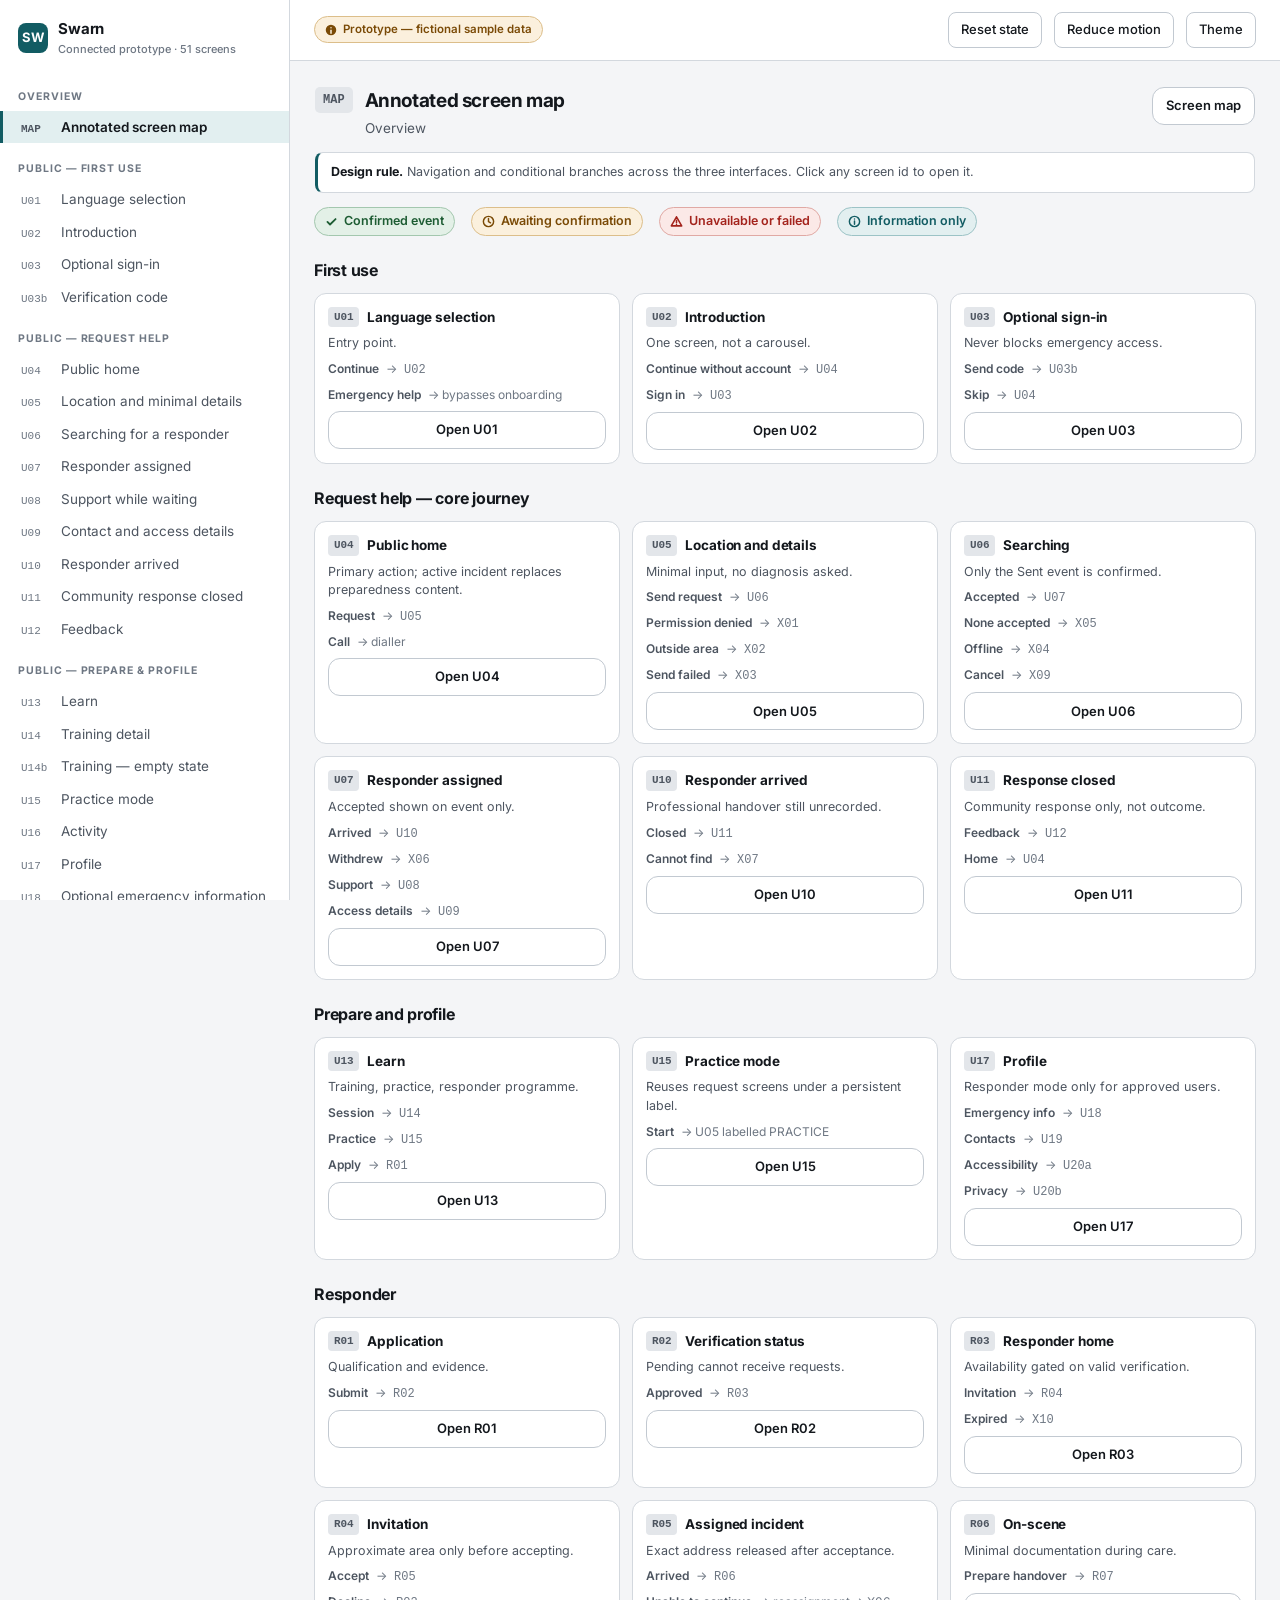
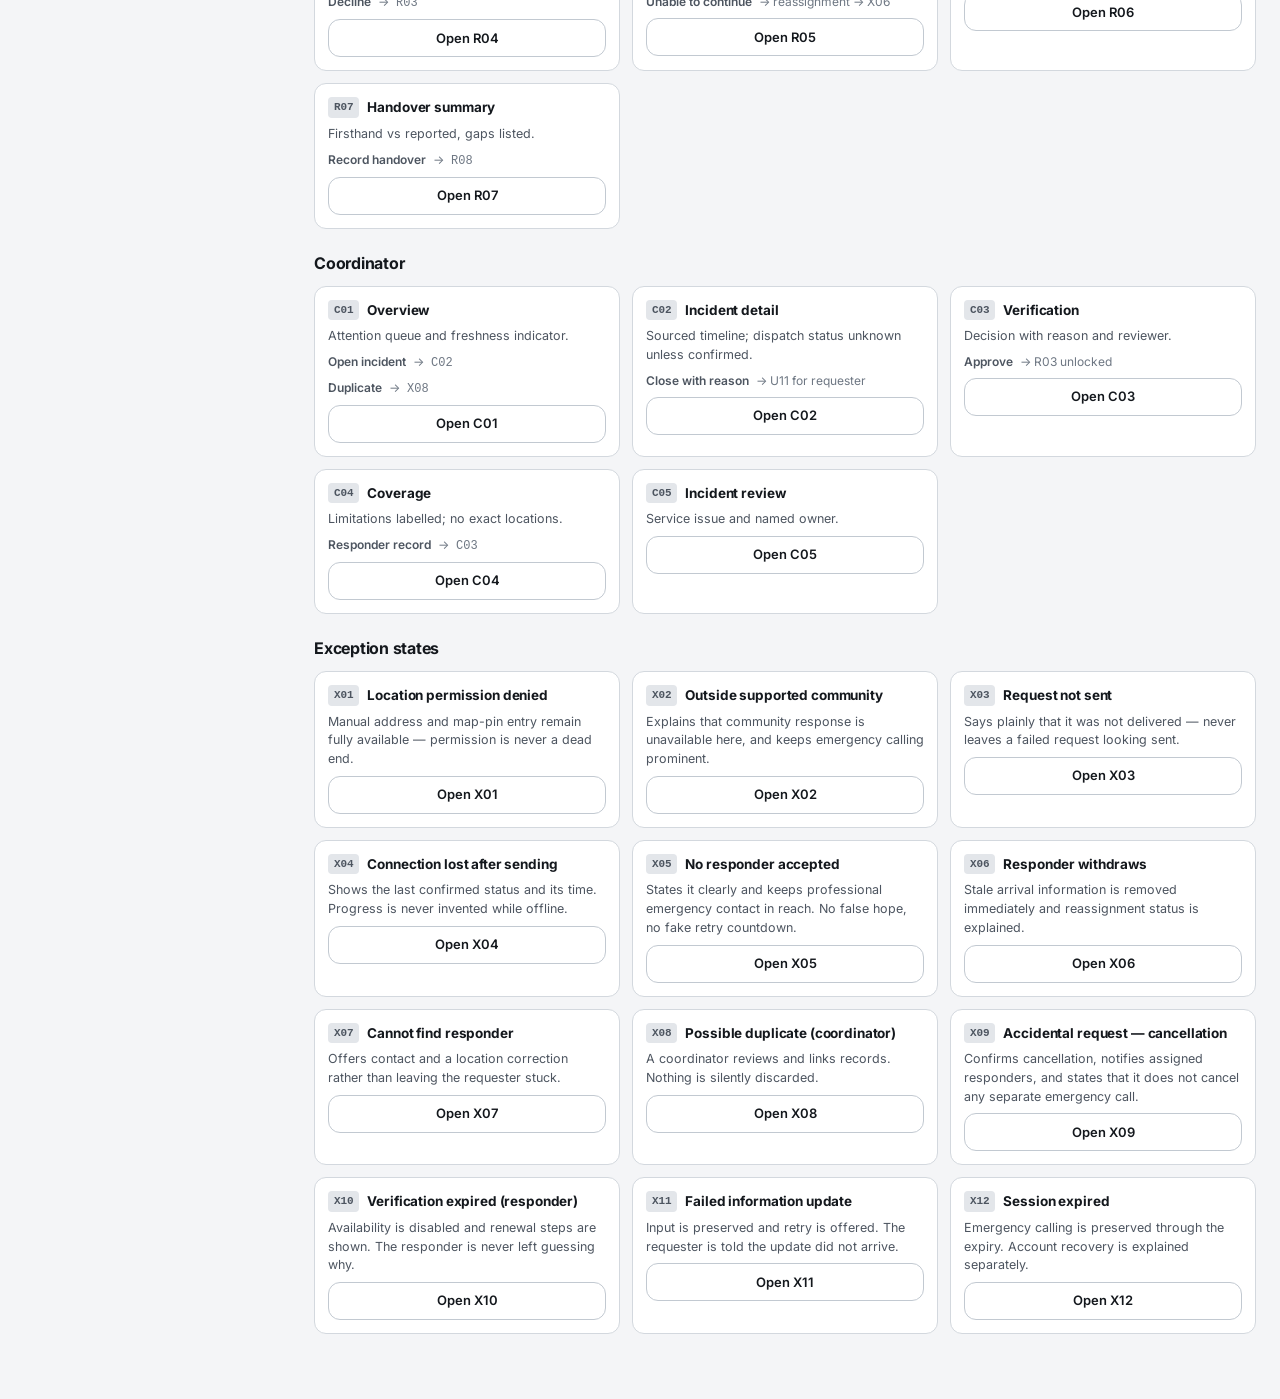
==== swarn/index.html @ 04c2d64c "Add Swarn connected prototype Builds the design brief in SWARN_DESIGN_PROMPT_AND_WIREFRAMES.md into " ====
<!DOCTYPE html>
<html lang="en">
<head>
<meta charset="UTF-8" />
<meta name="viewport" content="width=device-width, initial-scale=1.0" />
<title>Swarn Prototype</title>
<meta name="description" content="Connected prototype for Swarn, a community emergency-response service: public app, responder mode, and coordinator dashboard." />
<link rel="preconnect" href="https://fonts.googleapis.com" />
<link rel="preconnect" href="https://fonts.gstatic.com" crossorigin />
<link href="https://fonts.googleapis.com/css2?family=Inter:wght@400;500;600;700&display=swap" rel="stylesheet" />
<link rel="stylesheet" href="styles.css" />
</head>
<body>
<div class="harness">
  <nav class="side" id="side" aria-label="Screen index"></nav>
  <div class="main">
    <div class="topbar">
      <span class="proto-tag">
        <svg width="12" height="12" viewBox="0 0 16 16" fill="currentColor" aria-hidden="true"><path d="M8 1a7 7 0 100 14A7 7 0 008 1zm0 3a1 1 0 110 2 1 1 0 010-2zm1 9H7V7.5h2V13z"/></svg>
        Prototype — fictional sample data
      </span>
      <span class="grow"></span>
      <button class="tbtn" id="btn-reset" type="button">Reset state</button>
      <button class="tbtn" id="btn-motion" type="button" aria-pressed="false">Reduce motion</button>
      <button class="tbtn" id="btn-theme" type="button">Theme</button>
    </div>
    <div class="canvas" id="canvas"></div>
  </div>
</div>
<div id="live" class="sr" role="status" aria-live="polite"></div>
<script src="app.js"></script>
</body>
</html>
---- swarn/styles.css ----
/* Swarn prototype — design system
   Status is never communicated by colour alone: every status carries an icon + text label. */

:root{
  --bg:#f4f5f7; --surface:#ffffff; --surface-2:#eef0f3; --surface-3:#e3e6ea;
  --text:#14181d; --text-2:#4d5560; --text-3:#6e7783;
  --line:#d3d8de; --line-2:#c2c9d1;
  --accent:#125c63; --accent-text:#ffffff; --accent-soft:#e2eff0; --accent-line:#9cc3c6;
  --danger:#a3231c; --danger-text:#ffffff; --danger-soft:#fbe9e7; --danger-line:#e0a9a4;
  --warn:#7a4a06; --warn-soft:#fbf0dd; --warn-line:#dcbe8a;
  --ok:#1d5c33; --ok-soft:#e3f0e7; --ok-line:#a3c7ae;
  --focus:#1b6ef3;
  --radius:12px; --radius-sm:8px;
  --shadow:0 1px 2px rgba(16,20,26,.08), 0 6px 20px rgba(16,20,26,.07);
}
@media (prefers-color-scheme: dark){
  :root:not([data-theme="light"]){
    --bg:#0e1116; --surface:#171b22; --surface-2:#1f242c; --surface-3:#2a303a;
    --text:#f0f2f5; --text-2:#b6bec9; --text-3:#8d97a4;
    --line:#333a45; --line-2:#434b58;
    --accent:#7fd3da; --accent-text:#07272a; --accent-soft:#123033; --accent-line:#2f5f64;
    --danger:#ff9f97; --danger-text:#37100c; --danger-soft:#3a1714; --danger-line:#6e2e28;
    --warn:#efc484; --warn-soft:#382a14; --warn-line:#634921;
    --ok:#8fd3a5; --ok-soft:#16301f; --ok-line:#2f5a3c;
    --focus:#79a9ff;
    --shadow:0 1px 2px rgba(0,0,0,.4), 0 8px 24px rgba(0,0,0,.35);
  }
}
:root[data-theme="dark"]{
  --bg:#0e1116; --surface:#171b22; --surface-2:#1f242c; --surface-3:#2a303a;
  --text:#f0f2f5; --text-2:#b6bec9; --text-3:#8d97a4;
  --line:#333a45; --line-2:#434b58;
  --accent:#7fd3da; --accent-text:#07272a; --accent-soft:#123033; --accent-line:#2f5f64;
  --danger:#ff9f97; --danger-text:#37100c; --danger-soft:#3a1714; --danger-line:#6e2e28;
  --warn:#efc484; --warn-soft:#382a14; --warn-line:#634921;
  --ok:#8fd3a5; --ok-soft:#16301f; --ok-line:#2f5a3c;
  --focus:#79a9ff;
  --shadow:0 1px 2px rgba(0,0,0,.4), 0 8px 24px rgba(0,0,0,.35);
}

*{box-sizing:border-box}
html,body{margin:0;padding:0}
body{
  background:var(--bg); color:var(--text);
  font-family:Inter,-apple-system,BlinkMacSystemFont,"Segoe UI",Roboto,sans-serif;
  font-size:15px; line-height:1.5; -webkit-font-smoothing:antialiased;
}
:focus-visible{outline:3px solid var(--focus); outline-offset:2px; border-radius:4px}
@media (prefers-reduced-motion: reduce){ *{animation:none !important; transition:none !important} }
body[data-motion="reduced"] *{animation:none !important; transition:none !important}
.sr{position:absolute;width:1px;height:1px;overflow:hidden;clip:rect(0 0 0 0);white-space:nowrap}

/* ---------------- harness chrome ---------------- */
.harness{display:grid; grid-template-columns:290px 1fr; min-height:100vh}
.side{background:var(--surface); border-right:1px solid var(--line); padding:18px 0 40px;
  overflow-y:auto; max-height:100vh; position:sticky; top:0}
.brandbar{display:flex; align-items:center; gap:10px; padding:0 18px 14px}
.mark{width:30px;height:30px;border-radius:8px;background:var(--accent);color:var(--accent-text);
  display:grid;place-items:center;font-weight:700;font-size:13px;letter-spacing:.5px;flex:none}
.brandbar b{font-size:15px;letter-spacing:-.01em; display:block}
.brandbar small{display:block;color:var(--text-3);font-size:11px;font-weight:500}
.side h3{font-size:10.5px; text-transform:uppercase; letter-spacing:.09em; color:var(--text-3);
  margin:18px 18px 6px; font-weight:700}
.side .nav{display:flex; gap:8px; align-items:baseline; padding:6px 18px; color:var(--text-2);
  background:none; border:0; border-left:3px solid transparent; cursor:pointer; width:100%;
  text-align:left; font:inherit; font-size:13.5px}
.side .nav:hover{background:var(--surface-2); color:var(--text)}
.side .nav[aria-current="true"]{background:var(--accent-soft); color:var(--text);
  border-left-color:var(--accent); font-weight:600}
.side .nav code{font-size:11px; color:var(--text-3); font-family:ui-monospace,SFMono-Regular,Menlo,monospace;
  flex:none; width:32px}
.side .nav[aria-current="true"] code{color:var(--text-2)}

.main{min-width:0; padding-bottom:60px}
.topbar{position:sticky; top:0; z-index:40; background:var(--surface); border-bottom:1px solid var(--line);
  padding:12px 24px; display:flex; gap:12px; align-items:center; flex-wrap:wrap}
.topbar .grow{flex:1}
.proto-tag{display:inline-flex; align-items:center; gap:6px; font-size:11.5px; font-weight:600;
  background:var(--warn-soft); color:var(--warn); border:1px solid var(--warn-line);
  padding:4px 10px; border-radius:99px}
.tbtn{font:inherit; font-size:13px; font-weight:500; padding:7px 12px; border-radius:var(--radius-sm);
  border:1px solid var(--line-2); background:var(--surface); color:var(--text); cursor:pointer}
.tbtn:hover{background:var(--surface-2)}
.tbtn[aria-pressed="true"]{background:var(--accent-soft); border-color:var(--accent-line); font-weight:600}
.canvas{padding:26px 24px; display:flex; flex-direction:column; align-items:center; gap:14px}
.screen-head{width:100%; max-width:940px; display:flex; gap:12px; align-items:flex-start; flex-wrap:wrap}
.screen-head .tx{flex:1; min-width:220px}
.screen-head h1{font-size:19px; margin:0 0 3px; letter-spacing:-.02em}
.screen-head p{margin:0; color:var(--text-2); font-size:13.5px; max-width:74ch}
.sid{font-family:ui-monospace,SFMono-Regular,Menlo,monospace; font-size:12px; font-weight:600;
  background:var(--surface-3); padding:4px 8px; border-radius:5px; color:var(--text-2); flex:none}
.rule-note{width:100%; max-width:940px; font-size:12.5px; color:var(--text-2); background:var(--surface);
  border:1px solid var(--line); border-left:3px solid var(--accent); border-radius:var(--radius-sm);
  padding:10px 13px}
.rule-note b{color:var(--text)}

/* ---------------- device frames ---------------- */
.phone{width:392px; flex:none; background:var(--surface); border:1px solid var(--line-2);
  border-radius:30px; padding:9px; box-shadow:var(--shadow)}
.phone-screen{height:752px; overflow-y:auto; overscroll-behavior:contain; border-radius:22px;
  background:var(--bg); position:relative; display:flex; flex-direction:column}
.desk{width:100%; max-width:1180px; background:var(--surface); border:1px solid var(--line-2);
  border-radius:12px; box-shadow:var(--shadow); overflow:hidden}
.desk-screen{min-height:680px; display:flex; flex-direction:column; background:var(--bg); position:relative}
.statusbar{display:flex; justify-content:space-between; padding:9px 18px 3px; font-size:11.5px;
  color:var(--text-3); font-weight:600; flex:none}

/* ---------------- app components ---------------- */
.appbar{display:flex; align-items:center; gap:10px; padding:10px 16px 12px; flex:none;
  border-bottom:1px solid var(--line); background:var(--surface)}
.appbar .title{font-size:16px; font-weight:700; letter-spacing:-.01em; flex:1; min-width:0}
.appbar .sub{font-size:12px; color:var(--text-2); font-weight:500; display:block}
.wordmark{font-weight:700; letter-spacing:.07em; font-size:14px}
.iconbtn{border:1px solid var(--line); background:var(--surface); color:var(--text-2); cursor:pointer;
  font:inherit; font-size:12.5px; font-weight:500; padding:6px 11px; border-radius:99px; flex:none}
.iconbtn:hover{background:var(--surface-2); color:var(--text)}
.backlink{display:inline-flex; align-items:center; gap:7px; background:none; border:0; cursor:pointer;
  font:inherit; font-size:14.5px; font-weight:600; color:var(--text); padding:2px 0; flex:1; text-align:left}
.body{flex:1; padding:16px; display:flex; flex-direction:column; gap:14px}
.body.tight{gap:10px}
h2.sec{font-size:17.5px; margin:2px 0 0; letter-spacing:-.015em}
h3.sub{font-size:12px; margin:6px 0 -2px; color:var(--text-3); font-weight:700;
  text-transform:uppercase; letter-spacing:.07em}
p.lead{margin:0; color:var(--text-2); font-size:14px}
p.fine{margin:0; color:var(--text-3); font-size:12.5px; line-height:1.45}

.btn{display:flex; align-items:center; justify-content:center; gap:9px; width:100%;
  min-height:52px; padding:12px 16px; border-radius:var(--radius); cursor:pointer;
  font:inherit; font-size:15px; font-weight:600; text-align:center;
  border:1px solid var(--line-2); background:var(--surface); color:var(--text)}
.btn:hover{background:var(--surface-2)}
.btn--primary{background:var(--accent); color:var(--accent-text); border-color:var(--accent)}
.btn--primary:hover{filter:brightness(1.08); background:var(--accent)}
.btn--emergency{background:var(--danger); color:var(--danger-text); border-color:var(--danger);
  font-size:16px; min-height:58px}
.btn--emergency:hover{filter:brightness(1.08); background:var(--danger)}
.btn--quiet{min-height:44px; font-size:14px; font-weight:500; color:var(--text-2);
  background:transparent; border-color:var(--line)}
.btn--danger-ghost{color:var(--danger); border-color:var(--danger-line); background:transparent}
.btn--sm{min-height:38px; font-size:13px; padding:7px 13px; width:auto}
.btn--row{justify-content:flex-start; text-align:left}
.btn[disabled]{opacity:.5; cursor:not-allowed}
.btnrow{display:flex; gap:8px}
.btnrow .btn{width:auto; flex:1}
.chev{margin-left:auto; color:var(--text-3); font-weight:400; flex:none}

.card{background:var(--surface); border:1px solid var(--line); border-radius:var(--radius);
  padding:14px; display:flex; flex-direction:column; gap:9px}
.card.flat{background:var(--surface-2); border-color:transparent}
.card h4{margin:0; font-size:14.5px; letter-spacing:-.01em}
.card .k{font-size:11px; color:var(--text-3); font-weight:700; text-transform:uppercase; letter-spacing:.06em}
.kv{display:flex; justify-content:space-between; gap:12px; font-size:13.5px; padding:2px 0}
.kv > span{color:var(--text-2); flex:none}
.kv > strong{font-weight:600; text-align:right}
.divider{height:1px; background:var(--line); margin:2px 0}

.status{display:inline-flex; align-items:center; gap:6px; font-size:12.5px; font-weight:600;
  padding:4px 10px; border-radius:99px; border:1px solid var(--line-2);
  background:var(--surface-2); color:var(--text-2)}
.status svg{flex:none}
.status--ok{background:var(--ok-soft); color:var(--ok); border-color:var(--ok-line)}
.status--wait{background:var(--warn-soft); color:var(--warn); border-color:var(--warn-line)}
.status--stop{background:var(--danger-soft); color:var(--danger); border-color:var(--danger-line)}
.status--info{background:var(--accent-soft); color:var(--accent); border-color:var(--accent-line)}

.banner{display:flex; gap:10px; align-items:flex-start; padding:11px 13px; border-radius:var(--radius-sm);
  font-size:13px; border:1px solid var(--line-2); background:var(--surface-2); color:var(--text-2)}
.banner svg{flex:none; margin-top:1px}
.banner b{display:block; color:var(--text); font-size:13.5px; margin-bottom:1px}
.banner--warn{background:var(--warn-soft); border-color:var(--warn-line)}
.banner--stop{background:var(--danger-soft); border-color:var(--danger-line)}
.banner--info{background:var(--accent-soft); border-color:var(--accent-line)}
.banner--ok{background:var(--ok-soft); border-color:var(--ok-line)}

.field{display:flex; flex-direction:column; gap:5px}
.field label{font-size:13px; font-weight:600}
.field .hint{font-size:12px; color:var(--text-3)}
.input,.select,.textarea{width:100%; font:inherit; font-size:14.5px; padding:11px 12px;
  border-radius:var(--radius-sm); border:1px solid var(--line-2); background:var(--surface);
  color:var(--text); min-height:46px}
.input::placeholder,.textarea::placeholder{color:var(--text-3)}
.textarea{min-height:78px; resize:vertical}
.choicerow{display:flex; gap:8px; flex-wrap:wrap}
.choice{flex:1; min-width:100px; display:flex; align-items:center; justify-content:center; gap:8px;
  min-height:48px; padding:9px 12px; border-radius:var(--radius-sm); cursor:pointer;
  border:1px solid var(--line-2); background:var(--surface); font:inherit; font-size:14px;
  font-weight:500; color:var(--text)}
.choice:hover{background:var(--surface-2)}
.choice[aria-checked="true"]{border-color:var(--accent); background:var(--accent-soft); font-weight:600}
.choice .dot{width:16px;height:16px;border-radius:99px;border:2px solid var(--line-2); flex:none;
  display:grid; place-items:center}
.choice[aria-checked="true"] .dot{border-color:var(--accent)}
.choice[aria-checked="true"] .dot::after{content:""; width:8px;height:8px;border-radius:99px;background:var(--accent)}

.toggle{display:flex; align-items:center; justify-content:space-between; gap:12px; padding:10px 0}
.toggle .tx{flex:1}
.toggle .tx b{display:block; font-size:14px}
.toggle .tx span{font-size:12.5px; color:var(--text-3)}
.switch{flex:none; min-width:88px; min-height:38px; border-radius:99px; border:1px solid var(--line-2);
  background:var(--surface-2); cursor:pointer; font:inherit; font-size:12.5px; font-weight:600;
  color:var(--text-2); display:flex; align-items:center; justify-content:center; gap:6px; padding:0 12px}
.switch[aria-checked="true"]{background:var(--accent-soft); border-color:var(--accent-line); color:var(--text)}

.map{height:152px; border-radius:var(--radius-sm); border:1px solid var(--line-2); position:relative;
  background:
    repeating-linear-gradient(0deg, transparent 0 22px, var(--line) 22px 23px),
    repeating-linear-gradient(90deg, transparent 0 28px, var(--line) 28px 29px),
    var(--surface-2);
  overflow:hidden}
.map .pin{position:absolute; left:50%; top:50%; transform:translate(-50%,-50%);
  display:flex; flex-direction:column; align-items:center; gap:4px}
.map .pin i{width:15px;height:15px;border-radius:99px;background:var(--danger);
  border:3px solid var(--surface); box-shadow:0 0 0 1.5px var(--danger)}
.map .pin span{font-size:11px; font-weight:700; background:var(--surface); padding:2px 7px;
  border-radius:4px; border:1px solid var(--line-2); white-space:nowrap}
.map .caption{position:absolute; left:8px; bottom:8px; font-size:10.5px; font-weight:600;
  color:var(--text-3); background:var(--surface); padding:3px 7px; border-radius:4px; border:1px solid var(--line)}
.map.tall{height:290px}

.placeholder{border:1.5px dashed var(--line-2); border-radius:var(--radius-sm); padding:14px;
  background:var(--surface-2); display:flex; flex-direction:column; gap:7px}
.placeholder .tag{font-size:10.5px; font-weight:700; letter-spacing:.08em; text-transform:uppercase;
  color:var(--text-3)}
.placeholder p{margin:0; font-size:13.5px; color:var(--text-2)}

.listitem{display:flex; gap:11px; align-items:center; padding:13px 14px; background:var(--surface);
  border:1px solid var(--line); border-radius:var(--radius); cursor:pointer; text-align:left;
  font:inherit; color:var(--text); width:100%}
.listitem:hover{background:var(--surface-2)}
.listitem .tx{flex:1; min-width:0}
.listitem .tx b{display:block; font-size:14.5px; font-weight:600}
.listitem .tx span{font-size:12.5px; color:var(--text-3); display:block}
.avatar{width:44px;height:44px;border-radius:99px;background:var(--surface-3); flex:none;
  display:grid; place-items:center; font-weight:700; font-size:15px; color:var(--text-2);
  border:1px solid var(--line-2)}
.empty{border:1px dashed var(--line-2); border-radius:var(--radius); padding:22px 14px;
  text-align:center; color:var(--text-3); font-size:13.5px}

.tabbar{display:flex; flex:none; border-top:1px solid var(--line); background:var(--surface);
  padding:6px 4px 10px; position:sticky; bottom:0}
.tabbar button{flex:1; background:none; border:0; cursor:pointer; font:inherit; font-size:11px;
  font-weight:600; color:var(--text-3); display:flex; flex-direction:column; align-items:center;
  gap:3px; padding:6px 2px; min-height:48px; border-radius:var(--radius-sm)}
.tabbar button[aria-current="true"]{color:var(--accent)}
.tabbar button:hover{background:var(--surface-2)}

.practice-bar{flex:none; background:var(--warn-soft); color:var(--warn); border-bottom:1px solid var(--warn-line);
  font-size:11.5px; font-weight:700; letter-spacing:.05em; padding:7px 14px; display:flex;
  align-items:center; gap:7px; justify-content:center; text-transform:uppercase}

.timeline{display:flex; flex-direction:column}
.tl{display:flex; gap:11px; padding-bottom:15px; position:relative}
.tl:not(:last-child)::before{content:""; position:absolute; left:8px; top:21px; bottom:0; width:1.5px; background:var(--line)}
.tl .dot{width:17px;height:17px;border-radius:99px;flex:none; border:2px solid var(--line-2);
  background:var(--surface); display:grid; place-items:center; z-index:1}
.tl.done .dot{background:var(--ok-soft); border-color:var(--ok-line)}
.tl.pend .dot{border-style:dashed}
.tl .tx{min-width:0}
.tl .tx b{display:block; font-size:13.5px}
.tl .tx span{font-size:12px; color:var(--text-3); display:block}

/* ---------------- coordinator desktop ---------------- */
.deskbar{display:flex; align-items:center; gap:14px; padding:11px 18px; background:var(--surface);
  border-bottom:1px solid var(--line); flex:none}
.deskbar .grow{flex:1}
.desk-layout{display:grid; grid-template-columns:188px 1fr; flex:1; min-height:0}
.desknav{background:var(--surface); border-right:1px solid var(--line); padding:12px 0}
.desknav button{width:100%; text-align:left; background:none; border:0; cursor:pointer; font:inherit;
  font-size:13.5px; padding:9px 18px; color:var(--text-2); border-left:3px solid transparent; font-weight:500}
.desknav button:hover{background:var(--surface-2); color:var(--text)}
.desknav button[aria-current="true"]{background:var(--accent-soft); color:var(--text);
  border-left-color:var(--accent); font-weight:600}
.deskbody{padding:18px 22px; overflow:auto; display:flex; flex-direction:column; gap:16px}
.deskcols{display:grid; grid-template-columns:1fr 1fr; gap:16px; align-items:start}
.deskcols.wide-right{grid-template-columns:minmax(0,1fr) minmax(0,1.1fr)}
table.tbl{width:100%; border-collapse:collapse; font-size:13.5px}
table.tbl th{text-align:left; font-size:11px; text-transform:uppercase; letter-spacing:.06em;
  color:var(--text-3); padding:8px 10px; border-bottom:1px solid var(--line); font-weight:700}
table.tbl td{padding:10px; border-bottom:1px solid var(--line); vertical-align:middle}
table.tbl tr:last-child td{border-bottom:0}
.filterrow{display:flex; gap:8px; flex-wrap:wrap; align-items:center}
.pill{font:inherit; font-size:12.5px; font-weight:600; padding:6px 12px; border-radius:99px;
  cursor:pointer; border:1px solid var(--line-2); background:var(--surface); color:var(--text-2)}
.pill[aria-pressed="true"]{background:var(--accent-soft); border-color:var(--accent-line); color:var(--text)}
.freshness{display:flex; align-items:center; gap:8px; font-size:12px; color:var(--text-2);
  border-top:1px solid var(--line); padding-top:11px}

/* ---------------- overlays ---------------- */
.scrim{position:absolute; inset:0; background:rgba(10,14,20,.55); display:grid; place-items:center;
  padding:22px; z-index:60}
.modal{background:var(--surface); border-radius:var(--radius); border:1px solid var(--line-2);
  padding:18px; width:100%; max-width:332px; display:flex; flex-direction:column; gap:12px;
  box-shadow:var(--shadow)}
.modal h4{margin:0; font-size:16.5px; letter-spacing:-.015em}
.desk .modal{max-width:460px}
.toast{position:absolute; left:14px; right:14px; bottom:78px; z-index:55; padding:11px 13px;
  border-radius:var(--radius-sm); background:var(--surface); border:1px solid var(--line-2);
  box-shadow:var(--shadow); font-size:13px; display:flex; gap:9px; align-items:flex-start}

/* ---------------- screen map ---------------- */
.mapview{width:100%; max-width:1180px; display:flex; flex-direction:column; gap:22px}
.mapview section{display:flex; flex-direction:column; gap:11px}
.mapview h2{font-size:16px; margin:0; letter-spacing:-.015em}
.mapview .flowgrid{display:grid; grid-template-columns:repeat(auto-fill,minmax(236px,1fr)); gap:12px}
.flowcard{background:var(--surface); border:1px solid var(--line); border-radius:var(--radius);
  padding:13px; display:flex; flex-direction:column; gap:7px}
.flowcard h4{margin:0; font-size:13.5px; display:flex; gap:8px; align-items:center; letter-spacing:-.01em}
.flowcard h4 code{font-size:11px; background:var(--surface-3); padding:2px 6px; border-radius:4px;
  color:var(--text-2); font-family:ui-monospace,SFMono-Regular,Menlo,monospace}
.flowcard p{margin:0; font-size:12.5px; color:var(--text-2)}
.flowcard .branch{font-size:12px; color:var(--text-3); display:flex; gap:7px; align-items:baseline}
.flowcard .branch b{color:var(--text-2); font-weight:600; flex:none}
.legend{display:flex; gap:16px; flex-wrap:wrap; font-size:12.5px; color:var(--text-2)}

@media (max-width:1080px){
  .harness{grid-template-columns:1fr}
  .side{position:static; max-height:none; border-right:0; border-bottom:1px solid var(--line)}
  .deskcols{grid-template-columns:1fr}
  .desk-layout{grid-template-columns:152px 1fr}
}
@media (max-width:520px){
  .canvas{padding:16px} .topbar{padding:10px 16px}
  .phone{width:100%; max-width:392px; border-radius:24px; padding:6px}
  .phone-screen{height:640px}
}
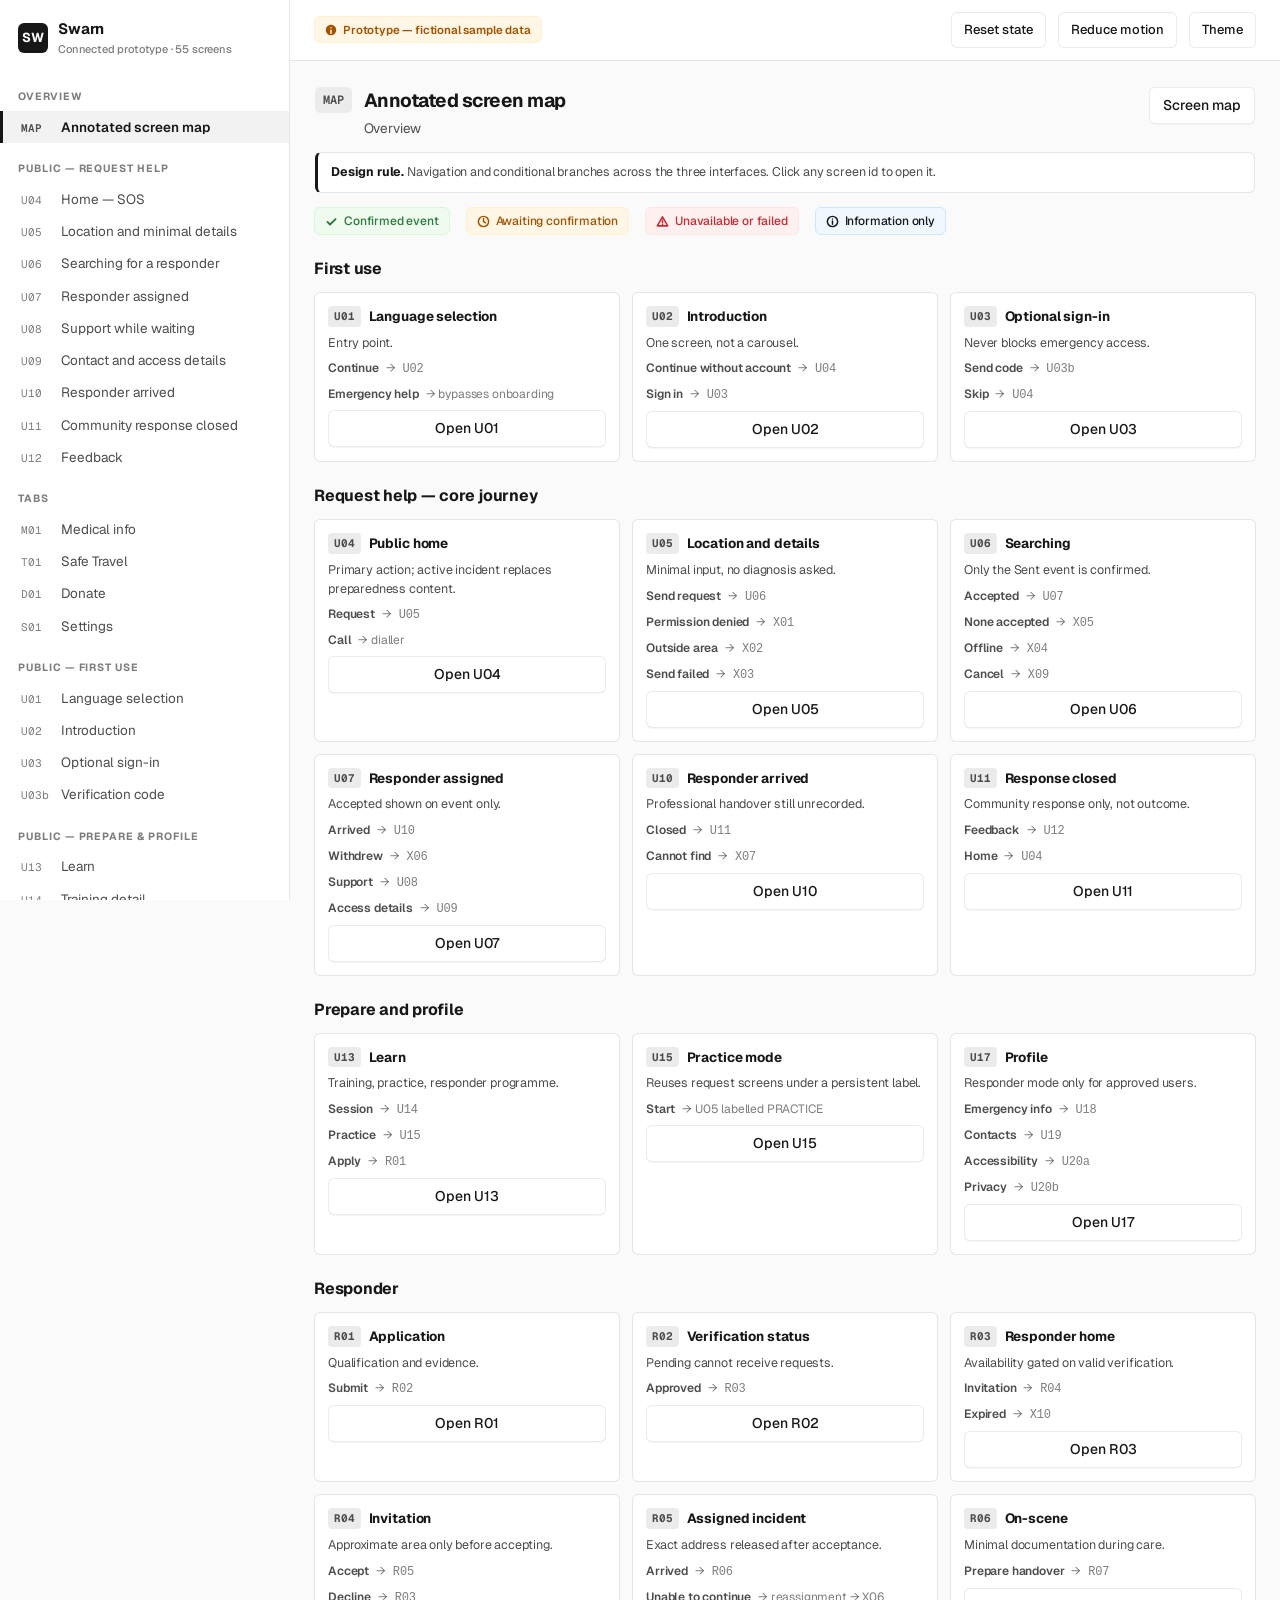
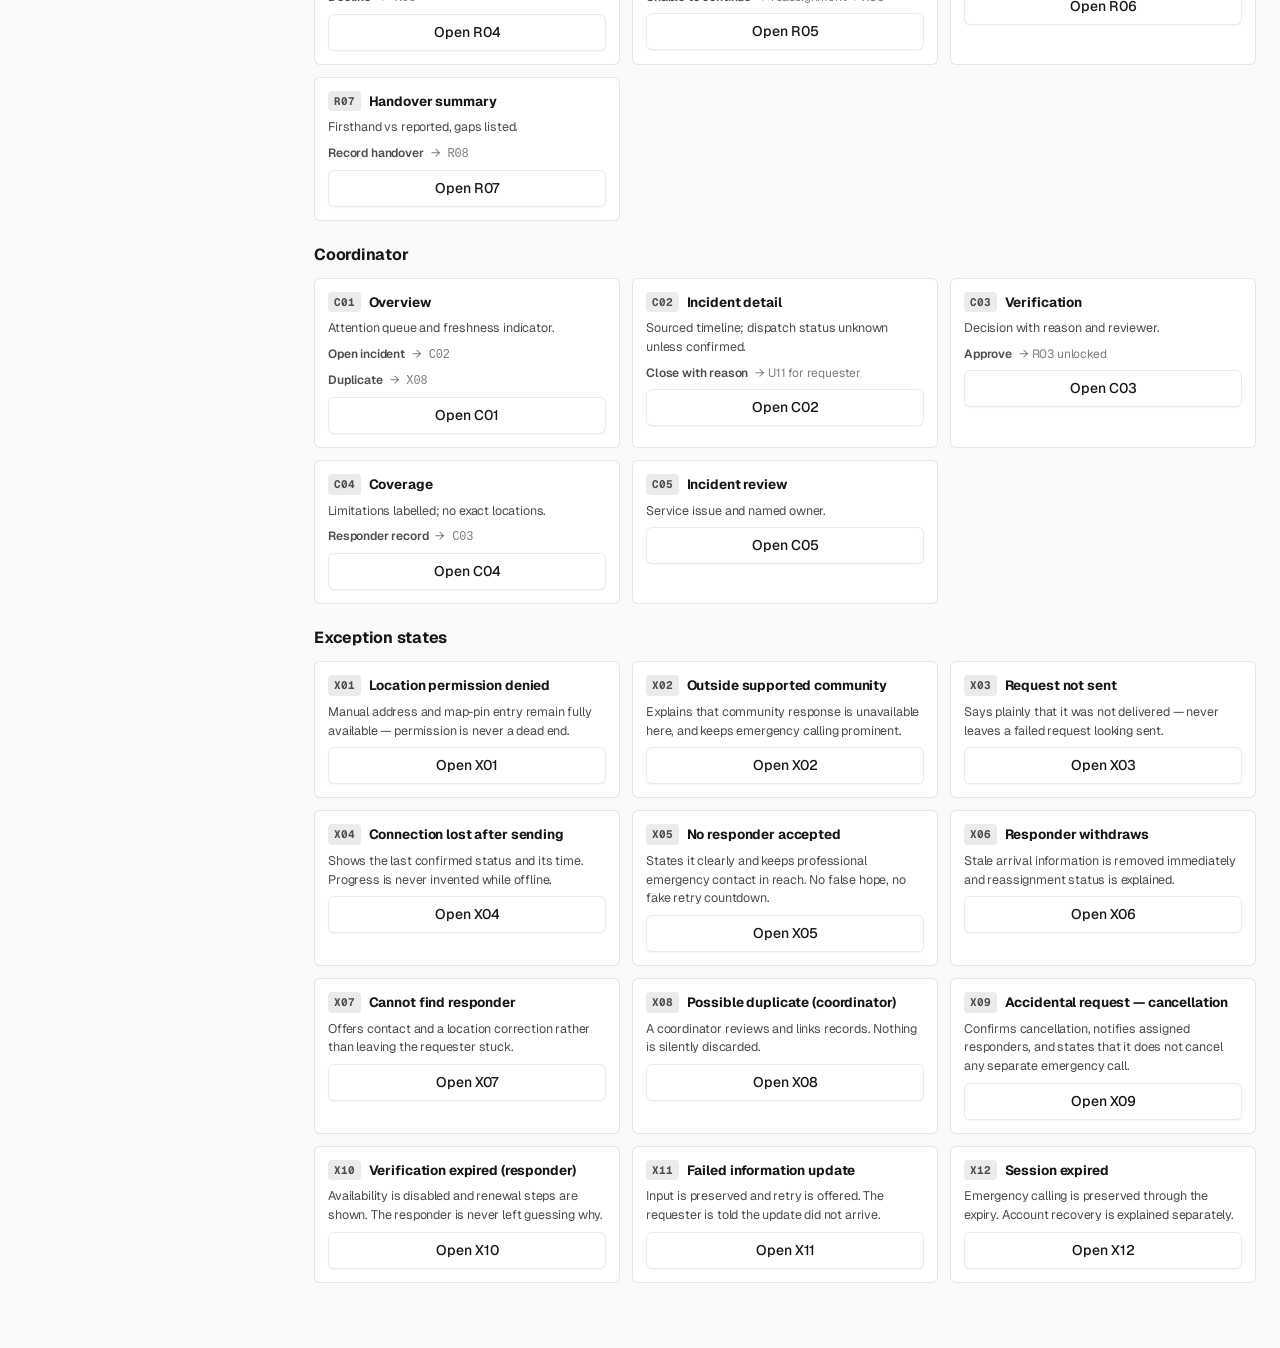
==== commit 6167814f: "Add SOS home, 5-tab navigation, and Geist design system Home now leads with a press-and-hold SOS con" ====
--- a/swarn/index.html
+++ b/swarn/index.html
@@ -7,8 +7,11 @@
 <meta name="description" content="Connected prototype for Swarn, a community emergency-response service: public app, responder mode, and coordinator dashboard." />
 <link rel="preconnect" href="https://fonts.googleapis.com" />
 <link rel="preconnect" href="https://fonts.gstatic.com" crossorigin />
-<link href="https://fonts.googleapis.com/css2?family=Inter:wght@400;500;600;700&display=swap" rel="stylesheet" />
+<link href="https://fonts.googleapis.com/css2?family=Geist:wght@400;500;600;700&family=Geist+Mono:wght@400;500&display=swap" rel="stylesheet" />
+<link rel="stylesheet" href="geist-tokens.css" />
 <link rel="stylesheet" href="styles.css" />
+<link rel="stylesheet" href="sos.css" />
+<link rel="stylesheet" href="geist.css" />
 </head>
 <body>
 <div class="harness">
--- a/swarn/geist-tokens.css
+++ b/swarn/geist-tokens.css
@@ -0,0 +1,211 @@
+/* ============================================================
+   Geist Design System — design tokens as CSS custom properties
+   Source: Vercel Geist (https://vercel.com/geist/introduction)
+   Captured from the live Geist stylesheet. Light-mode values.
+   Reference use.
+   ============================================================ */
+:root {
+  /* ---- Typography ---- */
+  --geist-font-sans: "Geist", "GeistSans", -apple-system, BlinkMacSystemFont, "Segoe UI", Roboto, Helvetica, Arial, sans-serif;
+  --geist-font-mono: "Geist Mono", "GeistMono", ui-monospace, "SF Mono", Menlo, Monaco, "Cascadia Mono", monospace;
+
+  /* ---- Spacing (base unit 4px) ---- */
+  --geist-space:      4px;
+  --geist-space-2x:   8px;
+  --geist-space-3x:   12px;
+  --geist-space-4x:   16px;
+  --geist-space-6x:   24px;
+  --geist-space-8x:   32px;
+  --geist-space-10x:  40px;
+  --geist-space-16x:  64px;
+  --geist-space-24x:  96px;
+  --geist-space-32x:  128px;
+  --geist-space-48x:  192px;
+  --geist-space-64x:  256px;
+  --geist-space-small:  32px;
+  --geist-space-medium: 36px;
+  --geist-space-large:  40px;
+  --geist-gap:          24px;
+  --geist-gap-half:     12px;
+  --geist-gap-quarter:  8px;
+
+  /* ---- Layout ---- */
+  --geist-page-width: 1200px;
+  --ds-page-width: 1400px;
+  --geist-page-margin: 24px;
+
+  /* ---- Radius ---- */
+  --geist-radius: 6px;
+  --geist-marketing-radius: 8px;
+
+  /* ---- Color scales — HSL triplets (1 lightest → 1000 darkest) ---- */
+  /* Gray */
+  --ds-gray-100: hsl(0, 0%, 95%);
+  --ds-gray-200: hsl(0, 0%, 92%);
+  --ds-gray-300: hsl(0, 0%, 90%);
+  --ds-gray-400: hsl(0, 0%, 92%);
+  --ds-gray-500: hsl(0, 0%, 79%);
+  --ds-gray-600: hsl(0, 0%, 66%);
+  --ds-gray-700: hsl(0, 0%, 56%);
+  --ds-gray-800: hsl(0, 0%, 49%);
+  --ds-gray-900: hsl(0, 0%, 30%);
+  --ds-gray-1000: hsl(0, 0%, 9%);
+
+  /* Gray alpha */
+  --ds-gray-alpha-100: #0000000d;
+  --ds-gray-alpha-200: #00000014;
+  --ds-gray-alpha-300: #0000001a;
+  --ds-gray-alpha-400: #00000014;
+  --ds-gray-alpha-500: #00000036;
+  --ds-gray-alpha-600: #00000057;
+  --ds-gray-alpha-700: #00000070;
+  --ds-gray-alpha-800: #00000082;
+  --ds-gray-alpha-900: #000000b3;
+  --ds-gray-alpha-1000: #000000e8;
+
+  /* Blue */
+  --ds-blue-100: hsl(212, 100%, 97%);
+  --ds-blue-200: hsl(210, 100%, 96%);
+  --ds-blue-300: hsl(210, 100%, 94%);
+  --ds-blue-400: hsl(209, 100%, 90%);
+  --ds-blue-500: hsl(209, 100%, 80%);
+  --ds-blue-600: hsl(208, 100%, 66%);
+  --ds-blue-700: hsl(212, 100%, 48%);
+  --ds-blue-800: hsl(212, 100%, 41%);
+  --ds-blue-900: hsl(211, 100%, 42%);
+  --ds-blue-1000: hsl(211, 100%, 15%);
+
+  /* Red */
+  --ds-red-100: hsl(0, 100%, 97%);
+  --ds-red-200: hsl(0, 100%, 96%);
+  --ds-red-300: hsl(0, 100%, 95%);
+  --ds-red-400: hsl(0, 90%, 92%);
+  --ds-red-500: hsl(0, 82%, 85%);
+  --ds-red-600: hsl(359, 90%, 71%);
+  --ds-red-700: hsl(358, 75%, 59%);
+  --ds-red-800: hsl(358, 70%, 52%);
+  --ds-red-900: hsl(358, 66%, 48%);
+  --ds-red-1000: hsl(355, 49%, 15%);
+
+  /* Amber */
+  --ds-amber-100: hsl(39, 100%, 95%);
+  --ds-amber-200: hsl(44, 100%, 92%);
+  --ds-amber-300: hsl(43, 96%, 90%);
+  --ds-amber-400: hsl(42, 100%, 78%);
+  --ds-amber-500: hsl(38, 100%, 71%);
+  --ds-amber-600: hsl(36, 90%, 62%);
+  --ds-amber-700: hsl(39, 100%, 57%);
+  --ds-amber-800: hsl(35, 100%, 52%);
+  --ds-amber-900: hsl(30, 100%, 32%);
+  --ds-amber-1000: hsl(20, 79%, 17%);
+
+  /* Green */
+  --ds-green-100: hsl(120, 60%, 96%);
+  --ds-green-200: hsl(120, 60%, 95%);
+  --ds-green-300: hsl(120, 60%, 91%);
+  --ds-green-400: hsl(122, 60%, 86%);
+  --ds-green-500: hsl(124, 60%, 75%);
+  --ds-green-600: hsl(125, 60%, 64%);
+  --ds-green-700: hsl(131, 41%, 46%);
+  --ds-green-800: hsl(132, 43%, 39%);
+  --ds-green-900: hsl(133, 50%, 32%);
+  --ds-green-1000: hsl(128, 29%, 15%);
+
+  /* Teal */
+  --ds-teal-100: hsl(169, 70%, 96%);
+  --ds-teal-200: hsl(167, 70%, 94%);
+  --ds-teal-300: hsl(168, 70%, 90%);
+  --ds-teal-400: hsl(170, 70%, 85%);
+  --ds-teal-500: hsl(170, 70%, 72%);
+  --ds-teal-600: hsl(170, 70%, 57%);
+  --ds-teal-700: hsl(173, 80%, 36%);
+  --ds-teal-800: hsl(173, 83%, 30%);
+  --ds-teal-900: hsl(174, 91%, 25%);
+  --ds-teal-1000: hsl(171, 80%, 13%);
+
+  /* Purple */
+  --ds-purple-100: hsl(276, 100%, 97%);
+  --ds-purple-200: hsl(277, 87%, 97%);
+  --ds-purple-300: hsl(274, 78%, 95%);
+  --ds-purple-400: hsl(276, 71%, 92%);
+  --ds-purple-500: hsl(274, 70%, 82%);
+  --ds-purple-600: hsl(273, 72%, 73%);
+  --ds-purple-700: hsl(272, 51%, 54%);
+  --ds-purple-800: hsl(272, 47%, 45%);
+  --ds-purple-900: hsl(274, 71%, 43%);
+  --ds-purple-1000: hsl(276, 100%, 15%);
+
+  /* Pink */
+  --ds-pink-100: hsl(330, 100%, 96%);
+  --ds-pink-200: hsl(340, 90%, 96%);
+  --ds-pink-300: hsl(340, 82%, 94%);
+  --ds-pink-400: hsl(341, 76%, 91%);
+  --ds-pink-500: hsl(340, 75%, 84%);
+  --ds-pink-600: hsl(341, 75%, 73%);
+  --ds-pink-700: hsl(336, 80%, 58%);
+  --ds-pink-800: hsl(336, 74%, 51%);
+  --ds-pink-900: hsl(336, 65%, 45%);
+  --ds-pink-1000: hsl(333, 74%, 15%);
+
+  /* Backgrounds */
+  --ds-background-100: hsl(0, 0%, 100%);
+  --ds-background-200: hsl(0, 0%, 98%);
+
+  /* Base */
+  --ds-black: #000;
+  --ds-white: #fff;
+  --geist-foreground: #000;
+  --geist-background: #fff;
+
+  /* ---- Semantic aliases (Geist naming) ---- */
+  --geist-link-color: var(--ds-blue-700);
+  --ds-focus-color: var(--ds-blue-700);
+
+  /* Status (legacy Geist palette) */
+  --geist-success:  #0070f3;  --geist-success-light: #3291ff;  --geist-success-lighter: #d3e5ff;  --geist-success-dark: #0761d1;
+  --geist-error:    #e00;     --geist-error-light:   #ff1a1a;  --geist-error-lighter:   #f7d4d6;  --geist-error-dark:   #c50000;
+  --geist-warning:  #f5a623;  --geist-warning-light: #f7b955;  --geist-warning-lighter: #ffefcf;  --geist-warning-dark: #ab570a;
+  --geist-violet:   #7928ca;  --geist-violet-light:  #8a63d2;  --geist-violet-lighter:  #d8ccf1;  --geist-violet-dark:  #4c2889;
+  --geist-cyan:     #50e3c2;  --geist-cyan-light:    #79ffe1;  --geist-cyan-lighter:    #aaffec;  --geist-cyan-dark:    #29bc9b;
+
+  /* Highlights */
+  --geist-highlight-purple:  #f81ce5;
+  --geist-highlight-magenta: #eb367f;
+  --geist-highlight-pink:    #ff0080;
+  --geist-highlight-yellow:  #fff500;
+
+  /* ---- Shadows / elevation ---- */
+  --ds-shadow-border-base: 0 0 0 1px #00000014;
+  --ds-shadow-2xs:    0px 1px 1px #0000000a;
+  --ds-shadow-xs:     0px 1px 2px #0000000a;
+  --ds-shadow-small:  0px 2px 2px #0000000a;
+  --ds-shadow-medium: 0px 2px 2px #0000000a, 0px 8px 8px -8px #0000000a;
+  --ds-shadow-large:  0px 2px 2px #0000000a, 0px 8px 16px -4px #0000000a;
+  --ds-shadow-xl:     0px 1px 1px #00000005, 0px 4px 8px -4px #0000000a, 0px 16px 24px -8px #0000000f;
+  --ds-shadow-2xl:    0px 1px 1px #00000005, 0px 8px 16px -4px #0000000a, 0px 24px 32px -8px #0000000f;
+  --ds-shadow-menu:   var(--ds-shadow-border-base), 0px 1px 1px #00000005, 0px 4px 8px -4px #0000000a, 0px 16px 24px -8px #0000000f;
+  --ds-shadow-modal:  var(--ds-shadow-border-base), 0px 1px 1px #00000005, 0px 8px 16px -4px #0000000a, 0px 24px 32px -8px #0000000f;
+
+  /* ---- Focus ring ---- */
+  --ds-focus-ring: 0 0 0 2px var(--ds-background-100), 0 0 0 4px var(--ds-focus-color);
+
+  /* ---- Motion ---- */
+  --ds-motion-timing-swift: cubic-bezier(.175, .885, .32, 1.1);
+  --ds-motion-overlay-duration: .3s;
+  --ds-motion-popover-duration: .2s;
+
+  /* ---- z-index ---- */
+  --ds-z-drawer: 200;
+  --ds-z-modal: 300;
+  --ds-z-menu: 2001;
+  --ds-z-toast: 5000;
+  --ds-z-tooltip: 99999;
+
+  /* ---- Form sizing ---- */
+  --geist-form-small-height: 32px;
+  --geist-form-height: 36px;
+  --geist-form-large-height: 40px;
+  --geist-form-small-font: .875rem;
+  --geist-form-font: .875rem;
+  --geist-form-large-font: 1rem;
+}
--- a/swarn/sos.css
+++ b/swarn/sos.css
@@ -0,0 +1,185 @@
+/* Swarn — SOS home, 5-tab shell, and the card layouts from the reference mockups.
+   Loaded after styles.css. Red is the emergency accent; teal stays for non-urgent
+   service UI so the two never compete. Status still never relies on colour alone. */
+
+/* Emergency red stays a true red in both themes — a washed-out SOS would read as
+   disabled. Text on it is always white, so contrast holds without theme swapping. */
+:root{ --red:#e5342a; --red-on:#ffffff; --red-deep:#b8241c; }
+:root[data-theme="dark"]{ --red:#e0362c; --red-on:#ffffff; --red-deep:#8e1a14; }
+@media (prefers-color-scheme: dark){
+  :root:not([data-theme="light"]){ --red:#e0362c; --red-on:#ffffff; --red-deep:#8e1a14; }
+}
+
+/* ---------------- home: greeting, search, SOS ---------------- */
+.greet{display:flex; align-items:center; gap:12px; padding:14px 16px 10px; background:var(--surface)}
+.greet .tx{flex:1; min-width:0}
+.greet .tx small{font-size:12.5px; color:var(--text-3); font-weight:500; display:block}
+.greet .tx b{font-size:19px; letter-spacing:-.025em; display:block}
+.greet .me{position:relative; flex:none}
+.greet .me .avatar{background:var(--red); color:var(--red-on); border-color:var(--red)}
+.greet .me i{position:absolute; right:1px; bottom:1px; width:11px; height:11px; border-radius:99px;
+  background:var(--ok); border:2px solid var(--surface)}
+.searchbar{display:flex; align-items:center; gap:9px; margin:0 16px 14px; padding:11px 13px;
+  background:var(--surface-2); border:1px solid var(--line); border-radius:var(--radius);
+  color:var(--text-3); font-size:14px}
+
+.sos-card{margin:0 16px; background:var(--surface); border:1px solid var(--line); border-radius:16px;
+  padding:18px 16px 20px; display:flex; flex-direction:column; align-items:center; gap:13px}
+.sos-card .k{font-size:11px; font-weight:700; letter-spacing:.13em; text-transform:uppercase; color:var(--text-3)}
+.sos-wrap{position:relative; width:180px; height:180px; display:grid; place-items:center}
+.sos-ring{position:absolute; inset:0; border-radius:99px;
+  background:conic-gradient(var(--red) calc(var(--p,0) * 1%), transparent 0)}
+.sos-glow{position:absolute; inset:15px; border-radius:99px; background:var(--red);
+  opacity:.25; filter:blur(17px)}
+.sos{position:relative; width:150px; height:150px; border-radius:99px; border:0; cursor:pointer;
+  background:var(--red); color:var(--red-on); font:inherit; font-size:30px; font-weight:700;
+  letter-spacing:.1em; display:grid; place-items:center; touch-action:none; user-select:none;
+  box-shadow:0 8px 26px rgba(163,35,28,.35)}
+.sos:active{filter:brightness(.94)}
+.sos[data-holding="true"]{filter:brightness(1.07)}
+.sos-hint{font-size:12.5px; color:var(--text-2); text-align:center; margin:0}
+.sos-hint b{color:var(--danger)}
+.sos-count{font-size:13px; font-weight:700; color:var(--danger); min-height:19px}
+
+/* ---------------- helpline rows ---------------- */
+.helpline{display:flex; align-items:center; gap:12px; padding:12px 13px; background:var(--surface);
+  border:1px solid var(--line); border-radius:var(--radius); width:100%; font:inherit;
+  color:var(--text); text-align:left; cursor:pointer}
+.helpline:hover{background:var(--surface-2)}
+.helpline .ic{width:42px; height:42px; border-radius:11px; flex:none; display:grid; place-items:center;
+  font-size:19px; background:var(--surface-2); border:1px solid var(--line)}
+.helpline .tx{flex:1; min-width:0}
+.helpline .tx b{display:block; font-size:14.5px}
+.helpline .tx span{display:block; font-size:12.5px; color:var(--text-3)}
+.helpline .num{font-size:15px; font-weight:700; padding:6px 12px; border-radius:9px; flex:none;
+  background:var(--danger-soft); color:var(--danger); border:1px solid var(--danger-line)}
+.helpline .num.blue{background:var(--accent-soft); color:var(--accent); border-color:var(--accent-line)}
+.helpline .go{width:36px; height:36px; border-radius:99px; display:grid; place-items:center; flex:none;
+  background:var(--danger-soft); color:var(--danger); border:1px solid var(--danger-line)}
+.helpline .go.blue{background:var(--accent-soft); color:var(--accent); border-color:var(--accent-line)}
+
+/* ---------------- safe travel ---------------- */
+.trip{background:linear-gradient(150deg,#1e50d8,#3172f2); color:#fff; border-radius:16px; padding:16px;
+  display:flex; flex-direction:column; gap:13px}
+:root[data-theme="dark"] .trip{background:linear-gradient(150deg,#1a3c9c,#2456c4)}
+.trip .row{display:flex; justify-content:space-between; align-items:center; gap:10px}
+.trip .lbl{font-size:11px; text-transform:uppercase; letter-spacing:.1em; opacity:.85; font-weight:700}
+.trip .place{font-size:19px; font-weight:700; letter-spacing:-.02em}
+.trip .cells{display:flex; gap:9px}
+.trip .cell{flex:1; background:rgba(255,255,255,.17); border-radius:10px; padding:9px 8px; text-align:center}
+.trip .cell b{display:block; font-size:14px; font-weight:700}
+.trip .cell span{font-size:11px; opacity:.86}
+.trip .foot{display:flex; justify-content:space-between; align-items:center; gap:10px; font-size:12px}
+.trip .endbtn{background:#fff; color:#1e50d8; border:0; border-radius:8px; padding:7px 13px;
+  font:inherit; font-size:12.5px; font-weight:700; cursor:pointer; flex:none}
+.trip .live{display:inline-flex; align-items:center; gap:6px; font-size:11px; font-weight:700;
+  letter-spacing:.1em; text-transform:uppercase}
+.trip .live i{width:8px; height:8px; border-radius:99px; background:#7cf6a6; flex:none}
+.dashed{border:1.5px dashed var(--line-2); background:transparent; color:var(--text-2);
+  border-radius:var(--radius); min-height:54px; font-weight:600; width:100%; font:inherit;
+  font-size:14.5px; cursor:pointer; display:grid; place-items:center}
+.dashed:hover{background:var(--surface-2)}
+.hazard{display:flex; align-items:center; gap:12px; padding:13px; background:var(--surface);
+  border:1px solid var(--line); border-radius:var(--radius)}
+.hazard .bar{width:5px; align-self:stretch; min-height:38px; border-radius:99px; flex:none; background:var(--text-3)}
+.hazard .bar.high{background:var(--red)}
+.hazard .bar.med{background:var(--warn)}
+.hazard .tx{flex:1; min-width:0}
+.hazard .tx b{display:block; font-size:14.5px}
+.hazard .tx span{display:block; font-size:12.5px; color:var(--text-3)}
+.hazard .age{font-size:12px; color:var(--text-3); flex:none}
+.tipgrid{display:grid; grid-template-columns:1fr 1fr; gap:10px}
+.tip{background:var(--surface); border:1px solid var(--line); border-radius:var(--radius); padding:13px;
+  display:flex; flex-direction:column; gap:8px; font-size:13px; color:var(--text-2)}
+.tip .e{font-size:20px}
+
+/* ---------------- donate ---------------- */
+.impact{background:var(--red); color:var(--red-on); border-radius:14px; padding:14px;
+  display:flex; flex-direction:column; gap:11px}
+.impact .k{font-size:10.5px; font-weight:700; letter-spacing:.12em; text-transform:uppercase; opacity:.9}
+.impact .cells{display:flex; gap:9px}
+.impact .cell{flex:1; background:rgba(255,255,255,.18); border-radius:10px; padding:10px 8px; text-align:center}
+.impact .cell b{display:block; font-size:15px; font-weight:700}
+.impact .cell span{font-size:10.5px; opacity:.93; line-height:1.3; display:block}
+.impact .src{font-size:10.5px; opacity:.9; line-height:1.4}
+.campaign{background:var(--surface); border:1px solid var(--line); border-radius:var(--radius);
+  padding:13px; display:flex; flex-direction:column; gap:9px; cursor:pointer; width:100%;
+  font:inherit; color:var(--text); text-align:left}
+.campaign:hover{background:var(--surface-2)}
+.campaign[aria-pressed="true"]{border-color:var(--warn-line); box-shadow:inset 0 0 0 1px var(--warn-line)}
+.campaign .hd{display:flex; gap:11px; align-items:flex-start}
+.campaign .e{font-size:20px; flex:none}
+.campaign b{font-size:14.5px; display:block}
+.campaign p{margin:3px 0 0; font-size:12.5px; color:var(--text-2)}
+.bar-track{height:6px; border-radius:99px; background:var(--surface-3); overflow:hidden}
+.bar-fill{height:100%; border-radius:99px; background:var(--accent)}
+.campaign .meta{display:flex; justify-content:space-between; gap:8px; font-size:12px;
+  color:var(--text-3); font-weight:600}
+.amtgrid{display:grid; grid-template-columns:repeat(4,1fr); gap:8px}
+.amt{padding:11px 4px; border-radius:10px; border:1px solid var(--line-2); background:var(--surface);
+  font:inherit; font-size:14px; font-weight:600; cursor:pointer; color:var(--text)}
+.amt[aria-pressed="true"]{background:var(--red); color:var(--red-on); border-color:var(--red)}
+
+/* ---------------- medical ---------------- */
+.segmented{display:flex; gap:6px; padding:5px; background:var(--surface-2); border-radius:11px}
+.segmented button{flex:1; border:0; background:transparent; cursor:pointer; font:inherit; font-size:12.5px;
+  font-weight:600; color:var(--text-2); padding:8px 5px; border-radius:8px; display:flex;
+  align-items:center; justify-content:center; gap:5px}
+.segmented button[aria-selected="true"]{background:var(--red); color:var(--red-on)}
+.idcard{background:var(--red); color:var(--red-on); border-radius:14px; padding:14px;
+  display:flex; flex-direction:column; gap:11px}
+.idcard .hd{display:flex; gap:11px; align-items:center}
+.idcard .hd .avatar{background:rgba(255,255,255,.22); color:#fff; border-color:rgba(255,255,255,.35)}
+.idcard .hd .tx{flex:1; min-width:0}
+.idcard .hd .tx b{font-size:16px; display:block}
+.idcard .hd .tx span{font-size:12px; opacity:.92; display:block}
+.idcard .ice{background:rgba(255,255,255,.22); border-radius:7px; padding:5px 10px; font-size:11px;
+  font-weight:700; letter-spacing:.07em; flex:none}
+.idcard .cells{display:flex; gap:9px}
+.idcard .cell{flex:1; background:rgba(255,255,255,.18); border-radius:10px; padding:9px; text-align:center}
+.idcard .cell b{display:block; font-size:15px}
+.idcard .cell span{font-size:10.5px; opacity:.9}
+.medrow{display:flex; align-items:center; gap:11px; padding:12px 13px; background:var(--surface);
+  border:1px solid var(--line); border-radius:var(--radius)}
+.medrow .e{font-size:17px; flex:none}
+.medrow .tx{flex:1; min-width:0}
+.medrow .tx b{display:block; font-size:14px}
+.medrow .tx span{display:block; font-size:12px; color:var(--text-3)}
+.medrow .when{font-size:12px; color:var(--text-3); flex:none}
+.allergy{background:var(--warn-soft); border:1px solid var(--warn-line); border-radius:var(--radius);
+  padding:12px; display:flex; flex-direction:column; gap:9px}
+.allergy .k{font-size:10.5px; font-weight:700; letter-spacing:.09em; text-transform:uppercase; color:var(--warn)}
+.tagrow{display:flex; gap:7px; flex-wrap:wrap}
+.tag{background:var(--danger-soft); color:var(--danger); border:1px solid var(--danger-line);
+  border-radius:99px; padding:4px 11px; font-size:12.5px; font-weight:600}
+
+/* ---------------- settings ---------------- */
+.profhead{background:var(--red); color:var(--red-on); border-radius:14px; padding:14px;
+  display:flex; gap:12px; align-items:center}
+.profhead .avatar{background:rgba(255,255,255,.22); color:#fff; border-color:rgba(255,255,255,.35)}
+.profhead .tx{flex:1; min-width:0}
+.profhead .tx b{display:block; font-size:16px}
+.profhead .tx span{display:block; font-size:12px; opacity:.92}
+.profhead .editbtn{background:rgba(255,255,255,.22); border:0; color:#fff; border-radius:8px;
+  padding:7px 13px; font:inherit; font-size:12.5px; font-weight:600; cursor:pointer; flex:none}
+.setrow{display:flex; align-items:center; gap:12px; padding:13px; background:var(--surface);
+  border:1px solid var(--line); border-radius:var(--radius); width:100%; font:inherit;
+  color:var(--text); text-align:left; cursor:pointer}
+.setrow:hover{background:var(--surface-2)}
+.setrow .e{font-size:17px; flex:none}
+.setrow .tx{flex:1; min-width:0; font-size:14.5px; font-weight:500}
+.switchrow{display:flex; align-items:center; gap:12px; padding:13px; background:var(--surface);
+  border:1px solid var(--line); border-radius:var(--radius)}
+.switchrow .tx{flex:1; min-width:0}
+.switchrow .tx b{display:block; font-size:14px}
+.switchrow .tx span{display:block; font-size:12px; color:var(--text-3)}
+.ios{width:50px; height:29px; border-radius:99px; border:0; cursor:pointer; flex:none; position:relative;
+  background:var(--surface-3)}
+.ios::after{content:""; position:absolute; top:3px; left:3px; width:23px; height:23px; border-radius:99px;
+  background:#fff; box-shadow:0 1px 3px rgba(0,0,0,.3); transition:left .15s}
+.ios[aria-checked="true"]{background:var(--red)}
+.ios[aria-checked="true"]::after{left:24px}
+.ios-state{font-size:11px; font-weight:700; color:var(--text-3); flex:none; width:22px; text-align:right}
+
+.sectitle{display:flex; align-items:center; gap:7px; font-size:16px; font-weight:700;
+  letter-spacing:-.015em; margin:2px 0 0}
--- a/swarn/geist.css
+++ b/swarn/geist.css
@@ -0,0 +1,234 @@
+/* ============================================================
+   Geist theme layer for the Swarn prototype
+   Maps the prototype's semantic tokens onto Vercel Geist
+   (https://vercel.com/geist/introduction) via geist-tokens.css.
+
+   Loaded last, so it re-points every component's variables without
+   touching component CSS. Geist conventions applied:
+     - 6px radius (--geist-radius), 8px for marketing-scale surfaces
+     - primary action is black-on-white / white-on-black, not a hue
+     - borders are the gray-alpha scale, hairline weight
+     - shadows are the --ds-shadow-* ramp, never ad-hoc
+     - 36px standard control height (--geist-form-height)
+     - focus is the two-ring --ds-focus-ring
+   Emergency red stays a deliberate exception: it is the one hue that
+   must read as urgent, so it uses the Geist red ramp at full strength.
+   ============================================================ */
+
+/* ---------------- Geist dark scale ----------------
+   tokens.css captures light mode only; these are the Geist dark values. */
+:root[data-theme="dark"], :root:not([data-theme="light"]) {
+  --geist-dark-applies: 1;
+}
+@media (prefers-color-scheme: dark){
+  :root:not([data-theme="light"]){
+    --ds-background-100: hsl(0, 0%, 4%);
+    --ds-background-200: hsl(0, 0%, 0%);
+    --ds-gray-100: hsl(0, 0%, 10%);
+    --ds-gray-200: hsl(0, 0%, 12%);
+    --ds-gray-300: hsl(0, 0%, 16%);
+    --ds-gray-400: hsl(0, 0%, 18%);
+    --ds-gray-500: hsl(0, 0%, 27%);
+    --ds-gray-600: hsl(0, 0%, 53%);
+    --ds-gray-700: hsl(0, 0%, 56%);
+    --ds-gray-800: hsl(0, 0%, 49%);
+    --ds-gray-900: hsl(0, 0%, 63%);
+    --ds-gray-1000: hsl(0, 0%, 93%);
+    --ds-gray-alpha-100: #ffffff0f;
+    --ds-gray-alpha-200: #ffffff14;
+    --ds-gray-alpha-300: #ffffff1f;
+    --ds-gray-alpha-400: #ffffff24;
+    --ds-gray-alpha-500: #ffffff36;
+    --ds-gray-alpha-600: #ffffff57;
+    --ds-blue-100: hsl(216, 50%, 12%);
+    --ds-blue-700: hsl(212, 100%, 48%);
+    --ds-blue-800: hsl(212, 100%, 55%);
+    --ds-blue-900: hsl(210, 100%, 66%);
+    --ds-red-100: hsl(357, 37%, 12%);
+    --ds-red-300: hsl(357, 40%, 20%);
+    --ds-red-700: hsl(358, 75%, 59%);
+    --ds-red-800: hsl(358, 85%, 64%);
+    --ds-red-900: hsl(0, 100%, 67%);
+    --ds-amber-100: hsl(35, 100%, 8%);
+    --ds-amber-300: hsl(35, 60%, 19%);
+    --ds-amber-800: hsl(39, 100%, 57%);
+    --ds-amber-900: hsl(39, 100%, 57%);
+    --ds-green-100: hsl(136, 50%, 9%);
+    --ds-green-300: hsl(136, 40%, 17%);
+    --ds-green-800: hsl(131, 41%, 46%);
+    --ds-green-900: hsl(131, 43%, 57%);
+    --geist-foreground: #fff;
+    --geist-background: #000;
+  }
+}
+:root[data-theme="dark"]{
+  --ds-background-100: hsl(0, 0%, 4%);
+  --ds-background-200: hsl(0, 0%, 0%);
+  --ds-gray-100: hsl(0, 0%, 10%);
+  --ds-gray-200: hsl(0, 0%, 12%);
+  --ds-gray-300: hsl(0, 0%, 16%);
+  --ds-gray-400: hsl(0, 0%, 18%);
+  --ds-gray-500: hsl(0, 0%, 27%);
+  --ds-gray-600: hsl(0, 0%, 53%);
+  --ds-gray-700: hsl(0, 0%, 56%);
+  --ds-gray-800: hsl(0, 0%, 49%);
+  --ds-gray-900: hsl(0, 0%, 63%);
+  --ds-gray-1000: hsl(0, 0%, 93%);
+  --ds-gray-alpha-100: #ffffff0f;
+  --ds-gray-alpha-200: #ffffff14;
+  --ds-gray-alpha-300: #ffffff1f;
+  --ds-gray-alpha-400: #ffffff24;
+  --ds-gray-alpha-500: #ffffff36;
+  --ds-gray-alpha-600: #ffffff57;
+  --ds-blue-100: hsl(216, 50%, 12%);
+  --ds-blue-700: hsl(212, 100%, 48%);
+  --ds-blue-800: hsl(212, 100%, 55%);
+  --ds-blue-900: hsl(210, 100%, 66%);
+  --ds-red-100: hsl(357, 37%, 12%);
+  --ds-red-300: hsl(357, 40%, 20%);
+  --ds-red-700: hsl(358, 75%, 59%);
+  --ds-red-800: hsl(358, 85%, 64%);
+  --ds-red-900: hsl(0, 100%, 67%);
+  --ds-amber-100: hsl(35, 100%, 8%);
+  --ds-amber-300: hsl(35, 60%, 19%);
+  --ds-amber-800: hsl(39, 100%, 57%);
+  --ds-amber-900: hsl(39, 100%, 57%);
+  --ds-green-100: hsl(136, 50%, 9%);
+  --ds-green-300: hsl(136, 40%, 17%);
+  --ds-green-800: hsl(131, 41%, 46%);
+  --ds-green-900: hsl(131, 43%, 57%);
+  --geist-foreground: #fff;
+  --geist-background: #000;
+}
+
+/* ---------------- semantic remap ---------------- */
+:root, :root[data-theme="dark"], :root[data-theme="light"]{
+  --bg:        var(--ds-background-200);
+  --surface:   var(--ds-background-100);
+  --surface-2: var(--ds-gray-100);
+  --surface-3: var(--ds-gray-200);
+
+  --text:   var(--ds-gray-1000);
+  --text-2: var(--ds-gray-900);
+  --text-3: var(--ds-gray-800);
+
+  --line:   var(--ds-gray-alpha-300);
+  --line-2: var(--ds-gray-alpha-400);
+
+  /* Geist's primary action is the inverted surface, not a hue */
+  --accent:      var(--ds-gray-1000);
+  --accent-text: var(--ds-background-100);
+  --accent-soft: var(--ds-blue-100);
+  --accent-line: var(--ds-blue-400);
+
+  --danger:      var(--ds-red-900);
+  --danger-text: #fff;
+  --danger-soft: var(--ds-red-100);
+  --danger-line: var(--ds-red-300);
+
+  --warn:      var(--ds-amber-900);
+  --warn-soft: var(--ds-amber-100);
+  --warn-line: var(--ds-amber-300);
+
+  --ok:      var(--ds-green-900);
+  --ok-soft: var(--ds-green-100);
+  --ok-line: var(--ds-green-300);
+
+  --focus: var(--ds-focus-color);
+
+  --radius:    var(--geist-radius);            /* 6px */
+  --radius-sm: var(--geist-radius);
+  --shadow:    var(--ds-shadow-small);
+
+  /* emergency red — Geist red ramp, held at full strength in both themes */
+  --red:    var(--ds-red-900);
+  --red-on: #fff;
+}
+
+/* ---------------- type ---------------- */
+body{
+  font-family: var(--geist-font-sans);
+  letter-spacing:-.011em;
+}
+.sid, .flowcard h4 code, .side .nav code{ font-family: var(--geist-font-mono) }
+
+h1, h2, .sec, .sectitle, .screen-head h1, .appbar .title, .greet .tx b{ letter-spacing:-.025em }
+
+/* ---------------- controls: Geist geometry ---------------- */
+:focus-visible{ outline:none; box-shadow: var(--ds-focus-ring); border-radius: var(--geist-radius) }
+
+.btn{
+  border-radius: var(--geist-radius);
+  min-height: var(--geist-form-large-height);   /* 40px */
+  font-size: var(--geist-form-large-font);
+  font-weight:500;
+  box-shadow: var(--ds-shadow-2xs);
+  transition: background .15s var(--ds-motion-timing-swift), border-color .15s;
+}
+.btn--primary{
+  background: var(--ds-gray-1000); color: var(--ds-background-100);
+  border-color: var(--ds-gray-1000); font-weight:500;
+}
+.btn--primary:hover{ background: var(--ds-gray-900); border-color: var(--ds-gray-900); filter:none }
+.btn--emergency{
+  background: var(--ds-red-900); border-color: var(--ds-red-900); color:#fff;
+  min-height:48px; font-weight:500;
+}
+.btn--emergency:hover{ background: var(--ds-red-800); border-color: var(--ds-red-800); filter:none }
+.btn--quiet{ min-height: var(--geist-form-height); box-shadow:none }
+.btn--sm{ min-height: var(--geist-form-small-height); font-size: var(--geist-form-small-font) }
+
+.input, .select, .textarea{
+  border-radius: var(--geist-radius);
+  min-height: var(--geist-form-height);
+  font-size: var(--geist-form-font);
+  box-shadow: var(--ds-shadow-2xs);
+}
+.input:focus, .select:focus, .textarea:focus{ outline:none; box-shadow: var(--ds-focus-ring); border-color: var(--ds-gray-500) }
+
+.card, .listitem, .helpline, .hazard, .tip, .medrow, .setrow, .switchrow, .campaign,
+.empty, .placeholder, .allergy, .desk, .banner, .modal, .toast, .sos-card,
+.trip, .impact, .idcard, .profhead{
+  border-radius: var(--geist-radius);
+}
+.card, .listitem, .helpline, .hazard, .tip, .medrow, .setrow, .switchrow, .campaign{
+  box-shadow: var(--ds-shadow-xs);
+}
+.phone{ border-radius:20px; box-shadow: var(--ds-shadow-2xl) }
+.phone-screen{ border-radius:14px }
+.desk{ box-shadow: var(--ds-shadow-xl) }
+.modal{ box-shadow: var(--ds-shadow-modal) }
+.toast{ box-shadow: var(--ds-shadow-menu) }
+
+.status, .pill, .tag, .proto-tag, .switch, .iconbtn{ border-radius: var(--geist-radius) }
+.status{ font-weight:500; font-size:12px }
+.tbtn{ border-radius: var(--geist-radius); min-height:var(--geist-form-small-height); font-weight:500 }
+.tbtn[aria-pressed="true"]{ background: var(--ds-gray-1000); color: var(--ds-background-100);
+  border-color: var(--ds-gray-1000) }
+
+.segmented{ border-radius: var(--geist-radius); background: var(--ds-gray-100) }
+.segmented button{ border-radius: calc(var(--geist-radius) - 2px) }
+.segmented button[aria-selected="true"]{ background: var(--ds-background-100); color: var(--text);
+  box-shadow: var(--ds-shadow-xs) }
+
+.amt{ border-radius: var(--geist-radius) }
+.amt[aria-pressed="true"]{ background: var(--ds-gray-1000); color: var(--ds-background-100);
+  border-color: var(--ds-gray-1000) }
+.choice[aria-checked="true"]{ border-color: var(--ds-gray-1000); background: var(--ds-gray-100) }
+.choice[aria-checked="true"] .dot{ border-color: var(--ds-gray-1000) }
+.choice[aria-checked="true"] .dot::after{ background: var(--ds-gray-1000) }
+.bar-fill{ background: var(--ds-gray-1000) }
+.ios[aria-checked="true"]{ background: var(--ds-gray-1000) }
+.tabbar button[aria-current="true"]{ color: var(--ds-red-900) }
+.side .nav[aria-current="true"]{ background: var(--ds-gray-100); border-left-color: var(--ds-gray-1000) }
+.desknav button[aria-current="true"]{ background: var(--ds-gray-100); border-left-color: var(--ds-gray-1000) }
+.rule-note{ border-left-color: var(--ds-gray-1000) }
+.mark{ background: var(--ds-gray-1000); color: var(--ds-background-100); border-radius: var(--geist-radius) }
+
+/* the SOS control keeps its circular emergency form; only the hue is Geist */
+.sos{ box-shadow: var(--ds-shadow-medium) }
+.trip{ background: var(--ds-blue-900) }
+:root[data-theme="dark"] .trip{ background: var(--ds-blue-700) }
+.trip .endbtn{ color: var(--ds-blue-900); border-radius: var(--geist-radius) }
+.impact, .idcard, .profhead{ background: var(--ds-red-900) }
+.greet .me .avatar{ background: var(--ds-red-900); border-color: var(--ds-red-900) }
